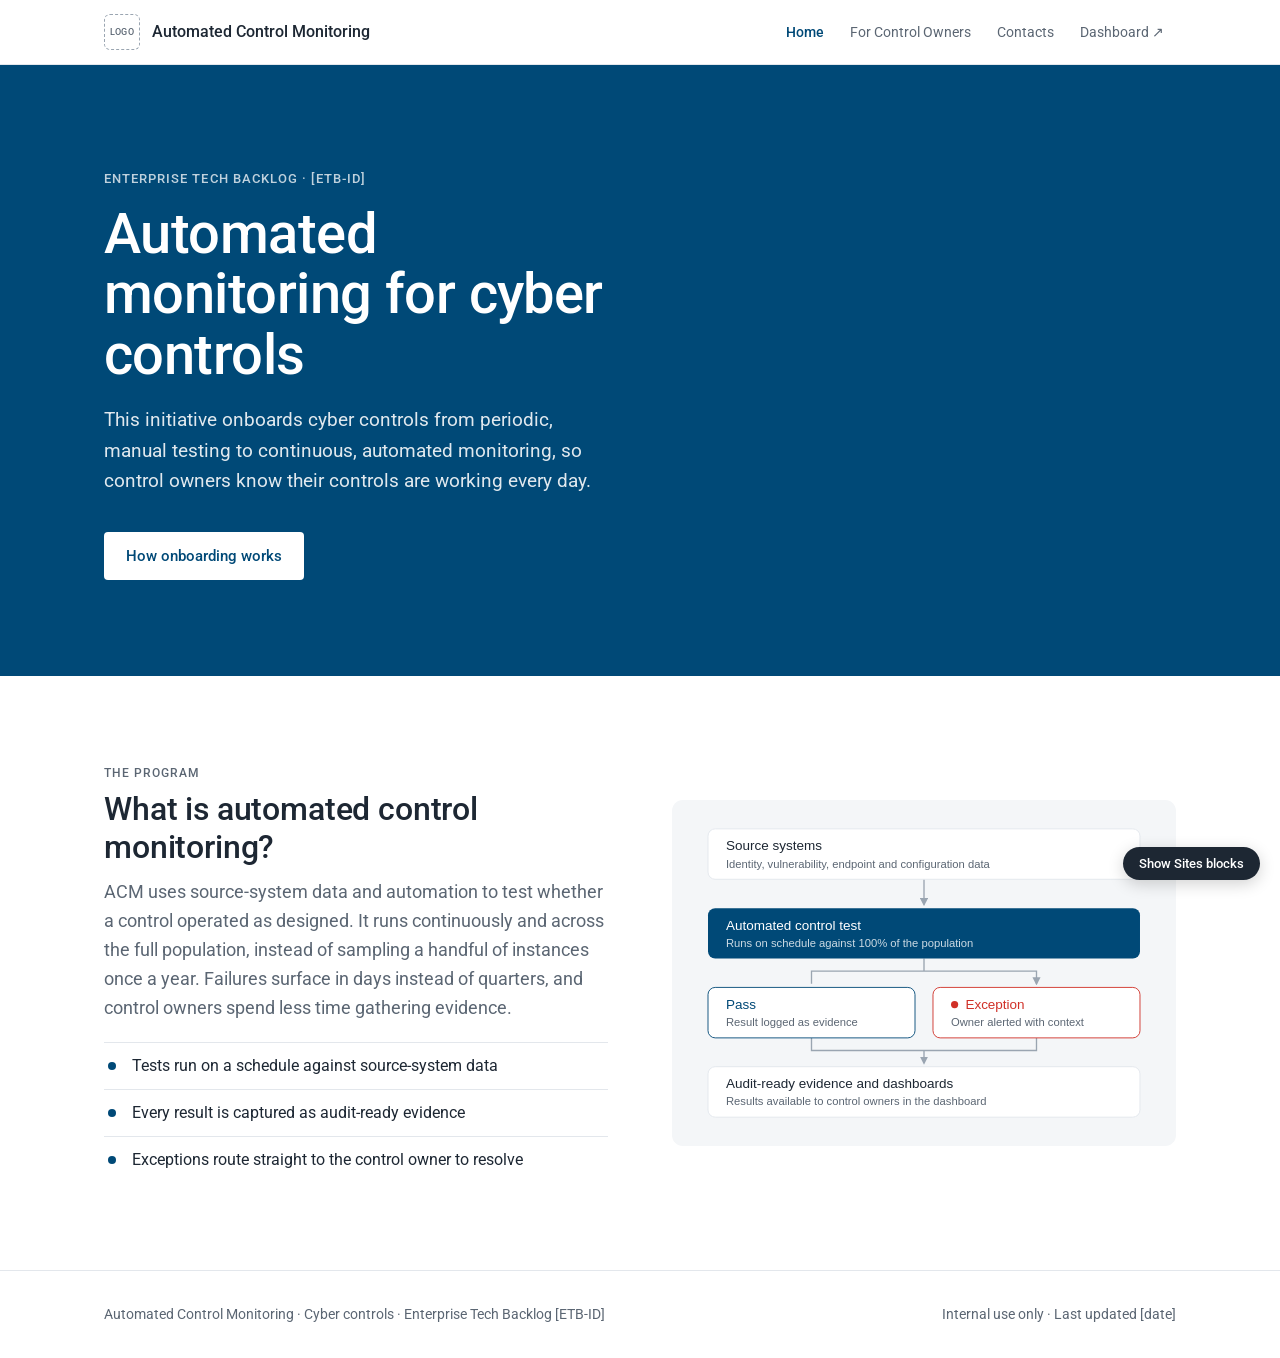
==== index.html @ 86011f3f "ACM Cyber Controls ETB Google Sites mockup Co-authored-by: Cursor <cursoragent@cursor.com>" ====
<!doctype html>
<html lang="en">
<head>
  <meta charset="utf-8">
  <meta name="viewport" content="width=device-width, initial-scale=1">
  <title>Automated Control Monitoring</title>
  <link rel="preconnect" href="https://fonts.googleapis.com">
  <link rel="stylesheet" href="https://fonts.googleapis.com/css2?family=Roboto:wght@400;500&display=swap">
  <link rel="stylesheet" href="assets/styles.css">
  <script src="assets/sites-labels.js" defer></script>
</head>
<body>

<header class="topbar" data-sites="Site header · Logo + site name · Top navigation">
  <div class="wrap">
    <a class="brand" href="index.html"><span class="logo">LOGO</span><span>Automated Control Monitoring</span></a>
    <nav class="nav">
      <a href="index.html" aria-current="page">Home</a>
      <a href="control-owners.html">For Control Owners</a>
      <a href="team.html">Contacts</a>
      <a href="[QuickSight dashboard URL]">Dashboard ↗</a>
    </nav>
  </div>
</header>

<section class="hero" data-sites="Section · Background image (solid navy) · Text box + Button">
  <div class="wrap">
    <p class="eyebrow">Enterprise Tech Backlog · [ETB-ID]</p>
    <h1>Automated monitoring for cyber controls</h1>
    <p class="lead">This initiative onboards cyber controls from periodic, manual testing to continuous, automated monitoring, so control owners know their controls are working every day.</p>
    <div class="btn-row">
      <a class="btn light" href="control-owners.html#onboarding">How onboarding works</a>
    </div>
  </div>
</section>

<section class="section" data-sites="Section · Default · 2 columns: Text box | Image">
  <div class="wrap split">
    <div>
      <p class="meta">The program</p>
      <h2>What is automated control monitoring?</h2>
      <p class="intro" style="margin-bottom:0">ACM uses source-system data and automation to test whether a control operated as designed. It runs continuously and across the full population, instead of sampling a handful of instances once a year. Failures surface in days instead of quarters, and control owners spend less time gathering evidence.</p>
      <ul class="list">
        <li>Tests run on a schedule against source-system data</li>
        <li>Every result is captured as audit-ready evidence</li>
        <li>Exceptions route straight to the control owner to resolve</li>
      </ul>
    </div>
    <img class="figure" src="assets/img/overview.svg" alt="Source systems feed an automated control test; passes are logged as evidence and exceptions alert the owner.">
  </div>
</section>

<footer data-sites="Footer · Text box">
  <div class="wrap">
    <span>Automated Control Monitoring · Cyber controls · Enterprise Tech Backlog [ETB-ID]</span>
    <span>Internal use only · Last updated [date]</span>
  </div>
</footer>

</body>
</html>
---- assets/styles.css ----
:root {
  --navy: #004977;
  --red: #D03027;
  --ink: #1d2733;
  --muted: #5b6673;
  --line: #e3e7ec;
  --alt: #f4f6f8;
  --radius: 8px;
  --max: 1120px;
  --label: #7c3aed;
}

* { box-sizing: border-box; }

body {
  margin: 0;
  font-family: "Roboto", "Helvetica Neue", Arial, sans-serif;
  color: var(--ink);
  line-height: 1.6;
  -webkit-font-smoothing: antialiased;
}

img { max-width: 100%; display: block; }
a { color: var(--navy); }
h1, h2, h3 { font-weight: 500; }

.wrap { max-width: var(--max); margin: 0 auto; padding: 0 24px; }

/* Top bar */
.topbar { position: sticky; top: 0; z-index: 10; background: #fff; border-bottom: 1px solid var(--line); }
.topbar .wrap { display: flex; align-items: center; gap: 32px; height: 64px; }
.brand { display: flex; align-items: center; gap: 12px; font-weight: 500; color: var(--ink); text-decoration: none; white-space: nowrap; }
.logo { width: 36px; height: 36px; border: 1.5px dashed #9aa5b1; border-radius: 6px; display: grid; place-items: center; font-size: 9px; letter-spacing: .04em; color: var(--muted); }
.nav { display: flex; gap: 2px; margin-left: auto; min-width: 0; overflow-x: auto; }
.nav a { padding: 8px 12px; border-radius: 6px; font-size: 14px; color: var(--muted); text-decoration: none; white-space: nowrap; }
.nav a:hover { color: var(--ink); background: var(--alt); }
.nav a[aria-current] { color: var(--navy); font-weight: 500; }

/* Hero */
.hero { background: var(--navy); color: #fff; padding: 104px 0 96px; }
.hero.compact { padding: 72px 0 64px; }
.eyebrow { margin: 0 0 14px; font-size: 13px; font-weight: 500; letter-spacing: .08em; text-transform: uppercase; opacity: .75; }
.hero h1 { margin: 0 0 20px; max-width: 16ch; font-size: clamp(36px, 5vw, 56px); line-height: 1.08; letter-spacing: -.01em; }
.hero.compact h1 { font-size: clamp(32px, 4vw, 44px); max-width: 22ch; }
.hero .lead { margin: 0 0 36px; max-width: 46ch; font-size: 19px; opacity: .88; }
.hero.compact .lead { margin-bottom: 0; }

/* Sections */
.section { padding: 88px 0; scroll-margin-top: 64px; }
.section.alt { background: var(--alt); }
.section h2 { margin: 0 0 12px; font-size: 32px; line-height: 1.2; letter-spacing: -.005em; }
.section .intro { margin: 0 0 44px; max-width: 62ch; font-size: 18px; color: var(--muted); }

.grid { display: grid; gap: 24px; }
.cols-2 { grid-template-columns: repeat(2, 1fr); }
.cols-3 { grid-template-columns: repeat(3, 1fr); }
.split { display: grid; grid-template-columns: 1fr 1fr; gap: 64px; align-items: center; }

.card { border-top: 1px solid #c9d1da; padding-top: 28px; }
.card h3 { margin: 18px 0 8px; font-size: 18px; line-height: 1.35; }
.card p { margin: 0; color: var(--muted); }
.card .icon + h3 { margin-top: 18px; }
.card h3:first-child { margin-top: 0; }
.icon { width: 44px; height: 44px; }

.meta { margin: 0 0 6px; font-size: 12px; font-weight: 500; letter-spacing: .08em; text-transform: uppercase; color: var(--muted); }
.more { display: inline-block; margin-top: 16px; font-weight: 500; text-decoration: none; }
.more::after { content: " →"; }

.list { margin: 20px 0 0; padding: 0; list-style: none; }
.list li { position: relative; padding: 10px 0 10px 28px; border-top: 1px solid var(--line); }
.list li::before { content: ""; position: absolute; left: 4px; top: 19px; width: 8px; height: 8px; border-radius: 50%; background: var(--navy); }
.card .list li { color: var(--muted); }

/* Buttons */
.btn-row { display: flex; flex-wrap: wrap; gap: 12px; }
.btn { display: inline-block; padding: 12px 22px; border-radius: 4px; font-size: 15px; font-weight: 500; text-decoration: none; }
.btn.light { background: #fff; color: var(--navy); }

/* Lifecycle rows */
.stages { border-top: 1px solid var(--line); }
.stage { display: grid; grid-template-columns: 96px 1.4fr 1fr; gap: 32px; padding: 32px 0; border-bottom: 1px solid var(--line); }
.stage .n { font-size: 32px; font-weight: 500; color: var(--navy); line-height: 1; }
.stage h3 { margin: 0 0 8px; font-size: 20px; }
.stage p { margin: 0; color: var(--muted); }
.stage .doc { margin-top: 10px; font-weight: 500; }
.stage .doc a { text-decoration: none; }
.stage .doc a::before { content: "↓ "; }

.figure { border-radius: var(--radius); }

/* FAQ / collapsible text */
.faq { max-width: 820px; border-top: 1px solid var(--line); }
details { padding: 20px 0; border-bottom: 1px solid var(--line); }
summary { display: flex; justify-content: space-between; gap: 24px; cursor: pointer; font-size: 17px; font-weight: 500; list-style: none; }
summary::-webkit-details-marker { display: none; }
summary::after { content: "+"; font-size: 22px; line-height: 1; color: var(--navy); }
details[open] summary::after { content: "–"; }
details p { margin: 12px 0 0; max-width: 70ch; color: var(--muted); }

footer { padding: 32px 0; border-top: 1px solid var(--line); font-size: 14px; color: var(--muted); }
footer .wrap { display: flex; justify-content: space-between; gap: 16px; flex-wrap: wrap; }

@media (max-width: 900px) {
  .cols-3, .cols-2, .split { grid-template-columns: 1fr; }
  .split { gap: 40px; }
  .stage { grid-template-columns: 56px 1fr; }
  .stage > :last-child { grid-column: 2; }
  .section { padding: 64px 0; }
  .hero { padding: 72px 0 64px; }
}
@media (max-width: 560px) {
  .brand span:last-child { display: none; }
}

/* Sites block labels (toggle) */
[data-sites] { position: relative; }
body.show-sites [data-sites] { outline: 1.5px dashed var(--label); outline-offset: -1.5px; }
body.show-sites [data-sites]::before {
  content: attr(data-sites);
  position: absolute; top: 0; left: 0; z-index: 5;
  padding: 3px 8px; border-radius: 0 0 4px 0;
  background: var(--label); color: #fff;
  font: 500 11px/1.4 ui-monospace, Menlo, monospace;
  pointer-events: none;
}
.sites-toggle {
  position: fixed; right: 20px; bottom: 20px; z-index: 20;
  padding: 10px 16px; border: 0; border-radius: 99px;
  background: var(--ink); color: #fff; font: 500 13px/1 "Roboto", Arial, sans-serif;
  box-shadow: 0 4px 16px rgba(0, 0, 0, .18); cursor: pointer;
}
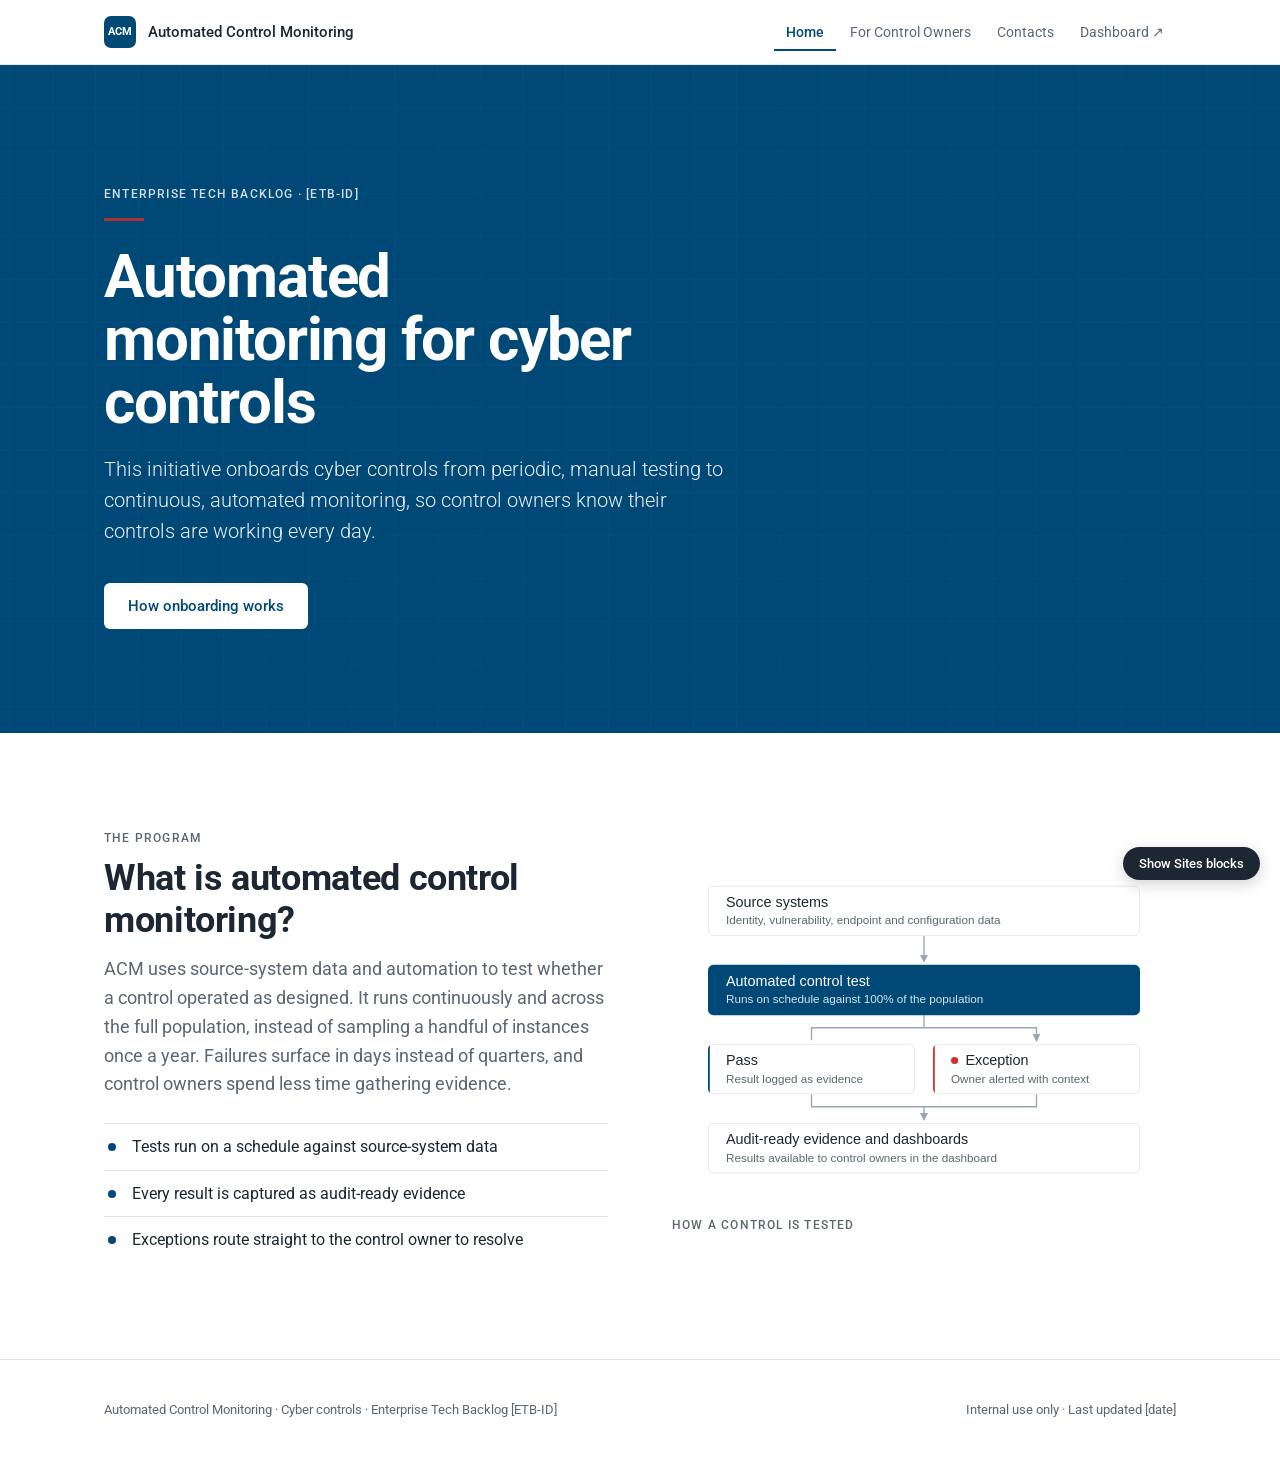
==== commit e90b2c38: "Polish pass: type, hero, states, diagram Co-authored-by: Cursor <cursoragent@cursor.com>" ====
--- a/index.html
+++ b/index.html
@@ -5,15 +5,16 @@
   <meta name="viewport" content="width=device-width, initial-scale=1">
   <title>Automated Control Monitoring</title>
   <link rel="preconnect" href="https://fonts.googleapis.com">
-  <link rel="stylesheet" href="https://fonts.googleapis.com/css2?family=Roboto:wght@400;500&display=swap">
+  <link rel="stylesheet" href="https://fonts.googleapis.com/css2?family=Roboto:wght@300;400;500;700&display=swap">
   <link rel="stylesheet" href="assets/styles.css">
   <script src="assets/sites-labels.js" defer></script>
 </head>
 <body>
+<a class="skip" href="#main">Skip to content</a>
 
 <header class="topbar" data-sites="Site header · Logo + site name · Top navigation">
   <div class="wrap">
-    <a class="brand" href="index.html"><span class="logo">LOGO</span><span>Automated Control Monitoring</span></a>
+    <a class="brand" href="index.html"><span class="logo" title="Replace with approved logo">ACM</span><span>Automated Control Monitoring</span></a>
     <nav class="nav">
       <a href="index.html" aria-current="page">Home</a>
       <a href="control-owners.html">For Control Owners</a>
@@ -22,6 +23,8 @@
     </nav>
   </div>
 </header>
+
+<main id="main">
 
 <section class="hero" data-sites="Section · Background image (solid navy) · Text box + Button">
   <div class="wrap">
@@ -39,16 +42,21 @@
     <div>
       <p class="meta">The program</p>
       <h2>What is automated control monitoring?</h2>
-      <p class="intro" style="margin-bottom:0">ACM uses source-system data and automation to test whether a control operated as designed. It runs continuously and across the full population, instead of sampling a handful of instances once a year. Failures surface in days instead of quarters, and control owners spend less time gathering evidence.</p>
+      <p class="intro">ACM uses source-system data and automation to test whether a control operated as designed. It runs continuously and across the full population, instead of sampling a handful of instances once a year. Failures surface in days instead of quarters, and control owners spend less time gathering evidence.</p>
       <ul class="list">
         <li>Tests run on a schedule against source-system data</li>
         <li>Every result is captured as audit-ready evidence</li>
         <li>Exceptions route straight to the control owner to resolve</li>
       </ul>
     </div>
-    <img class="figure" src="assets/img/overview.svg" alt="Source systems feed an automated control test; passes are logged as evidence and exceptions alert the owner.">
+    <figure class="figure">
+      <img src="assets/img/overview.svg" alt="Source systems feed an automated control test; passes are logged as evidence and exceptions alert the owner.">
+      <figcaption class="meta">How a control is tested</figcaption>
+    </figure>
   </div>
 </section>
+
+</main>
 
 <footer data-sites="Footer · Text box">
   <div class="wrap">
--- a/assets/styles.css
+++ b/assets/styles.css
@@ -1,5 +1,6 @@
 :root {
   --navy: #004977;
+  --navy-deep: #003a5f;
   --red: #D03027;
   --ink: #1d2733;
   --muted: #5b6673;
@@ -15,102 +16,147 @@
 body {
   margin: 0;
   font-family: "Roboto", "Helvetica Neue", Arial, sans-serif;
+  font-size: 16px;
   color: var(--ink);
   line-height: 1.6;
   -webkit-font-smoothing: antialiased;
 }
 
 img { max-width: 100%; display: block; }
-a { color: var(--navy); }
-h1, h2, h3 { font-weight: 500; }
+a { color: var(--navy); text-decoration-thickness: 1px; text-underline-offset: 3px; transition: color 150ms ease, background-color 150ms ease, box-shadow 150ms ease; } /* mockup only */
+a:hover { color: var(--navy-deep); }
+a:focus-visible, summary:focus-visible { outline: 2px solid var(--navy); outline-offset: 3px; border-radius: 2px; }
+h1, h2 { font-weight: 700; }
+h3 { font-weight: 500; }
 
 .wrap { max-width: var(--max); margin: 0 auto; padding: 0 24px; }
+
+.skip { position: absolute; left: 16px; top: -48px; z-index: 30; padding: 10px 16px; border-radius: 6px; background: var(--ink); color: #fff; }
+.skip:focus { top: 12px; color: #fff; }
 
 /* Top bar */
 .topbar { position: sticky; top: 0; z-index: 10; background: #fff; border-bottom: 1px solid var(--line); }
 .topbar .wrap { display: flex; align-items: center; gap: 32px; height: 64px; }
-.brand { display: flex; align-items: center; gap: 12px; font-weight: 500; color: var(--ink); text-decoration: none; white-space: nowrap; }
-.logo { width: 36px; height: 36px; border: 1.5px dashed #9aa5b1; border-radius: 6px; display: grid; place-items: center; font-size: 9px; letter-spacing: .04em; color: var(--muted); }
+.brand { display: flex; align-items: center; gap: 12px; font-size: 15px; font-weight: 500; color: var(--ink); text-decoration: none; white-space: nowrap; }
+.brand:hover { color: var(--ink); }
+.logo { width: 32px; height: 32px; flex: none; border-radius: 7px; background: var(--navy); display: grid; place-items: center; font-size: 11px; font-weight: 700; letter-spacing: .02em; color: #fff; }
 .nav { display: flex; gap: 2px; margin-left: auto; min-width: 0; overflow-x: auto; }
 .nav a { padding: 8px 12px; border-radius: 6px; font-size: 14px; color: var(--muted); text-decoration: none; white-space: nowrap; }
+.nav a:focus-visible { outline-offset: -2px; }
 .nav a:hover { color: var(--ink); background: var(--alt); }
-.nav a[aria-current] { color: var(--navy); font-weight: 500; }
+.nav a[aria-current] { color: var(--navy); font-weight: 500; border-radius: 6px 6px 0 0; box-shadow: inset 0 -2px var(--navy); }
 
 /* Hero */
-.hero { background: var(--navy); color: #fff; padding: 104px 0 96px; }
-.hero.compact { padding: 72px 0 64px; }
-.eyebrow { margin: 0 0 14px; font-size: 13px; font-weight: 500; letter-spacing: .08em; text-transform: uppercase; opacity: .75; }
-.hero h1 { margin: 0 0 20px; max-width: 16ch; font-size: clamp(36px, 5vw, 56px); line-height: 1.08; letter-spacing: -.01em; }
-.hero.compact h1 { font-size: clamp(32px, 4vw, 44px); max-width: 22ch; }
-.hero .lead { margin: 0 0 36px; max-width: 46ch; font-size: 19px; opacity: .88; }
-.hero.compact .lead { margin-bottom: 0; }
+.hero { background: var(--navy) url(img/hero-bg.svg) center bottom / cover no-repeat; color: #fff; padding: 120px 0 104px; }
+.hero.compact { background-image: url(img/hero-bg-compact.svg); padding: 88px 0 72px; }
+.eyebrow { margin: 0 0 24px; font-size: 12px; font-weight: 500; letter-spacing: .1em; text-transform: uppercase; opacity: .82; }
+.eyebrow::after { content: ""; display: block; width: 40px; height: 3px; margin-top: 14px; background: var(--red); }
+.hero h1 { margin: 0 0 20px; max-width: 16ch; font-size: clamp(40px, 5.2vw, 60px); line-height: 1.05; letter-spacing: -.02em; }
+.hero.compact h1 { font-size: clamp(32px, 4vw, 44px); line-height: 1.1; max-width: 22ch; }
+.hero .lead { margin: 0 0 36px; max-width: 58ch; font-size: 20px; font-weight: 300; line-height: 1.55; opacity: .92; }
+.hero.compact .lead { font-size: 19px; }
+.hero .lead:last-child { margin-bottom: 0; }
 
 /* Sections */
-.section { padding: 88px 0; scroll-margin-top: 64px; }
+.section { padding: 96px 0; scroll-margin-top: 64px; }
 .section.alt { background: var(--alt); }
-.section h2 { margin: 0 0 12px; font-size: 32px; line-height: 1.2; letter-spacing: -.005em; }
-.section .intro { margin: 0 0 44px; max-width: 62ch; font-size: 18px; color: var(--muted); }
+.section h2 { margin: 0 0 14px; font-size: clamp(28px, 3vw, 36px); line-height: 1.15; letter-spacing: -.01em; }
+.section .intro { margin: 0 0 48px; max-width: 62ch; font-size: 18px; color: var(--muted); }
+.split .intro { margin-bottom: 0; }
 
-.grid { display: grid; gap: 24px; }
+.grid { display: grid; gap: 32px; }
 .cols-2 { grid-template-columns: repeat(2, 1fr); }
 .cols-3 { grid-template-columns: repeat(3, 1fr); }
 .split { display: grid; grid-template-columns: 1fr 1fr; gap: 64px; align-items: center; }
 
-.card { border-top: 1px solid #c9d1da; padding-top: 28px; }
-.card h3 { margin: 18px 0 8px; font-size: 18px; line-height: 1.35; }
+.card { border-top: 1px solid #c9d1da; padding-top: 24px; }
+.card h3 { margin: 0 0 6px; font-size: 18px; line-height: 1.35; }
+.card .meta + h3 { margin-top: 8px; }
+.card .icon + h3 { margin-top: 18px; }
 .card p { margin: 0; color: var(--muted); }
-.card .icon + h3 { margin-top: 18px; }
-.card h3:first-child { margin-top: 0; }
+.card p.meta { margin: 0; }
 .icon { width: 44px; height: 44px; }
+.avatar { width: 56px; height: 56px; margin-bottom: 16px; border: 1px solid var(--line); border-radius: 50%; background: var(--alt); display: grid; place-items: center; font-size: 14px; font-weight: 500; color: var(--navy); }
 
-.meta { margin: 0 0 6px; font-size: 12px; font-weight: 500; letter-spacing: .08em; text-transform: uppercase; color: var(--muted); }
+.meta { margin: 0 0 10px; font-size: 12px; font-weight: 500; letter-spacing: .1em; text-transform: uppercase; color: var(--muted); }
+.meta.group { margin-bottom: 20px; }
+.meta.spaced { margin-top: 72px; }
 .more { display: inline-block; margin-top: 16px; font-weight: 500; text-decoration: none; }
+.more:hover { text-decoration: underline; }
 .more::after { content: " →"; }
+.more.email::after { content: none; }
 
-.list { margin: 20px 0 0; padding: 0; list-style: none; }
+.list { margin: 24px 0 0; padding: 0; list-style: none; }
 .list li { position: relative; padding: 10px 0 10px 28px; border-top: 1px solid var(--line); }
 .list li::before { content: ""; position: absolute; left: 4px; top: 19px; width: 8px; height: 8px; border-radius: 50%; background: var(--navy); }
-.card .list li { color: var(--muted); }
 
 /* Buttons */
 .btn-row { display: flex; flex-wrap: wrap; gap: 12px; }
-.btn { display: inline-block; padding: 12px 22px; border-radius: 4px; font-size: 15px; font-weight: 500; text-decoration: none; }
+.btn { display: inline-block; padding: 14px 24px; border-radius: 6px; font-size: 15px; font-weight: 500; line-height: 1.2; text-decoration: none; }
 .btn.light { background: #fff; color: var(--navy); }
+.btn.light:hover { background: #eef3f7; color: var(--navy); } /* mockup only */
+.btn:active { transform: translateY(1px); } /* mockup only */
+.hero a:focus-visible { outline-color: #fff; }
 
 /* Lifecycle rows */
 .stages { border-top: 1px solid var(--line); }
-.stage { display: grid; grid-template-columns: 96px 1.4fr 1fr; gap: 32px; padding: 32px 0; border-bottom: 1px solid var(--line); }
-.stage .n { font-size: 32px; font-weight: 500; color: var(--navy); line-height: 1; }
-.stage h3 { margin: 0 0 8px; font-size: 20px; }
+.stage { position: relative; display: grid; grid-template-columns: 96px 1.4fr 1fr; gap: 32px; padding: 32px 0; border-bottom: 1px solid var(--line); }
+/* mockup only: timeline rail */
+.stage::before { content: ""; position: absolute; left: 4px; top: 0; bottom: 0; width: 2px; background: #c9d1da; }
+.stage:first-child::before { top: 52px; }
+.stage:last-child::before { bottom: calc(100% - 52px); }
+.stage .n { position: relative; padding-left: 28px; font-size: 40px; font-weight: 300; color: var(--navy); line-height: 1; font-variant-numeric: tabular-nums; }
+.stage .n::before { content: ""; position: absolute; left: 0; top: 15px; width: 10px; height: 10px; border-radius: 50%; background: var(--navy); box-shadow: 0 0 0 4px #fff; }
+.stage h3 { margin: 0 0 8px; font-size: 20px; line-height: 1.3; }
 .stage p { margin: 0; color: var(--muted); }
-.stage .doc { margin-top: 10px; font-weight: 500; }
+/* mockup only: panel has no per-column Sites equivalent */
+.stage > :last-child { align-self: start; padding: 16px 20px; border-radius: 6px; background: var(--alt); font-variant-numeric: tabular-nums; }
+.stage > :last-child p:not(.meta) { color: var(--ink); }
+.stage > :last-child .meta { margin-bottom: 4px; }
+.stage .doc { margin-top: 12px; font-weight: 500; }
 .stage .doc a { text-decoration: none; }
-.stage .doc a::before { content: "↓ "; }
+.stage .doc a:hover { text-decoration: underline; }
+.stage .doc a::before { content: ""; display: inline-block; width: 16px; height: 16px; margin-right: 6px; vertical-align: -3px; background: url(icons/doc.svg) center / contain no-repeat; }
 
-.figure { border-radius: var(--radius); }
+.figure { margin: 0; }
+.figure img { border-radius: var(--radius); }
+.figure figcaption { margin: 14px 0 0; }
 
 /* FAQ / collapsible text */
 .faq { max-width: 820px; border-top: 1px solid var(--line); }
 details { padding: 20px 0; border-bottom: 1px solid var(--line); }
-summary { display: flex; justify-content: space-between; gap: 24px; cursor: pointer; font-size: 17px; font-weight: 500; list-style: none; }
+summary { display: flex; justify-content: space-between; gap: 24px; cursor: pointer; font-size: 17px; font-weight: 500; list-style: none; transition: color 150ms ease; }
+summary:hover { color: var(--navy); }
 summary::-webkit-details-marker { display: none; }
-summary::after { content: "+"; font-size: 22px; line-height: 1; color: var(--navy); }
+summary::after { content: "+"; font-size: 22px; font-weight: 300; line-height: 1; color: var(--navy); }
 details[open] summary::after { content: "–"; }
-details p { margin: 12px 0 0; max-width: 70ch; color: var(--muted); }
+details p { margin: 12px 0 0; max-width: 62ch; color: var(--muted); }
 
-footer { padding: 32px 0; border-top: 1px solid var(--line); font-size: 14px; color: var(--muted); }
-footer .wrap { display: flex; justify-content: space-between; gap: 16px; flex-wrap: wrap; }
+footer { padding: 40px 0; border-top: 1px solid var(--line); font-size: 13px; color: var(--muted); }
+footer .wrap { display: flex; justify-content: space-between; gap: 8px 16px; flex-wrap: wrap; }
 
 @media (max-width: 900px) {
   .cols-3, .cols-2, .split { grid-template-columns: 1fr; }
   .split { gap: 40px; }
-  .stage { grid-template-columns: 56px 1fr; }
+  .stage { grid-template-columns: 72px 1fr; gap: 16px 20px; }
   .stage > :last-child { grid-column: 2; }
+  .stage .n { font-size: 32px; }
+  .stage .n::before { top: 11px; }
+  .stage:first-child::before { top: 48px; }
+  .stage:last-child::before { bottom: calc(100% - 48px); }
   .section { padding: 64px 0; }
-  .hero { padding: 72px 0 64px; }
+  .hero { padding: 80px 0 72px; }
+  .hero.compact { padding: 64px 0 56px; }
+  .meta.spaced { margin-top: 56px; }
 }
 @media (max-width: 560px) {
   .brand span:last-child { display: none; }
+  .section { padding: 56px 0; }
+  footer .wrap { flex-direction: column; }
+}
+@media (prefers-reduced-motion: reduce) {
+  *, *::before, *::after { transition: none !important; }
+  .btn:active { transform: none; }
 }
 
 /* Sites block labels (toggle) */
